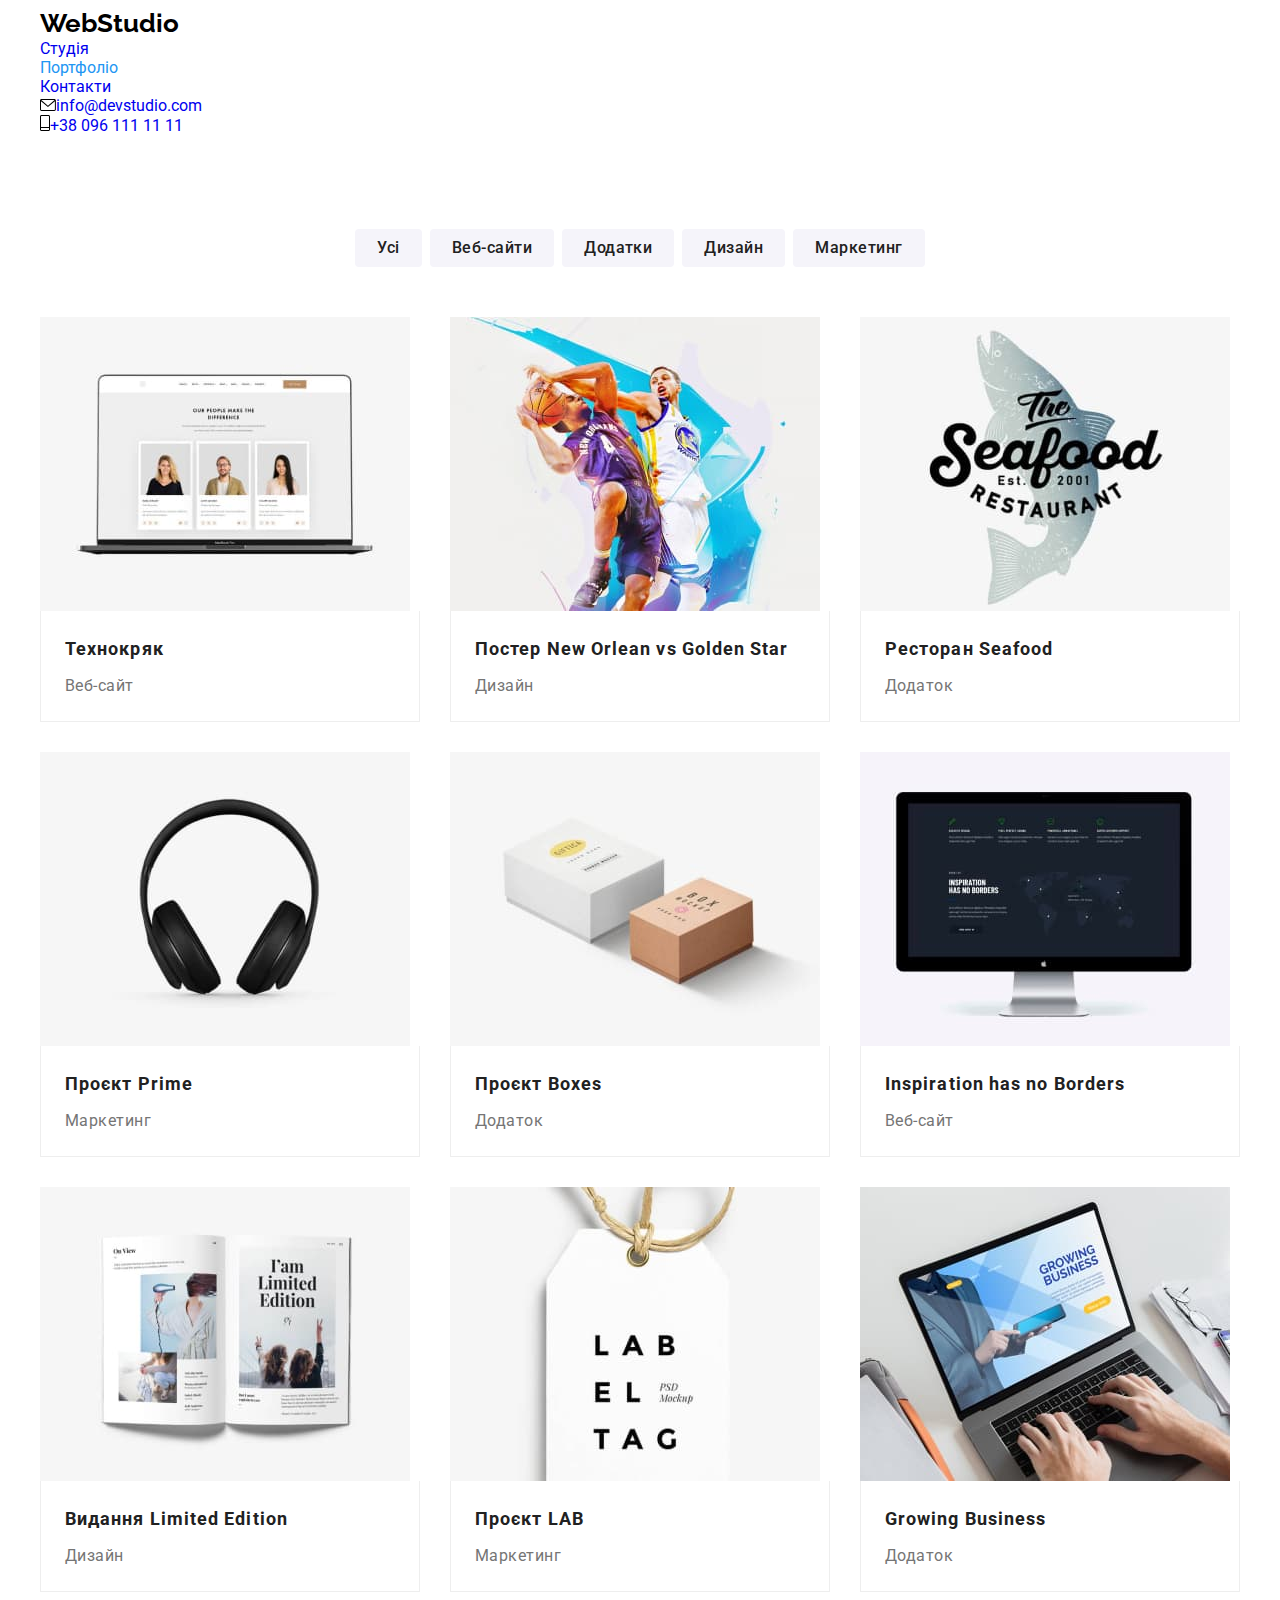
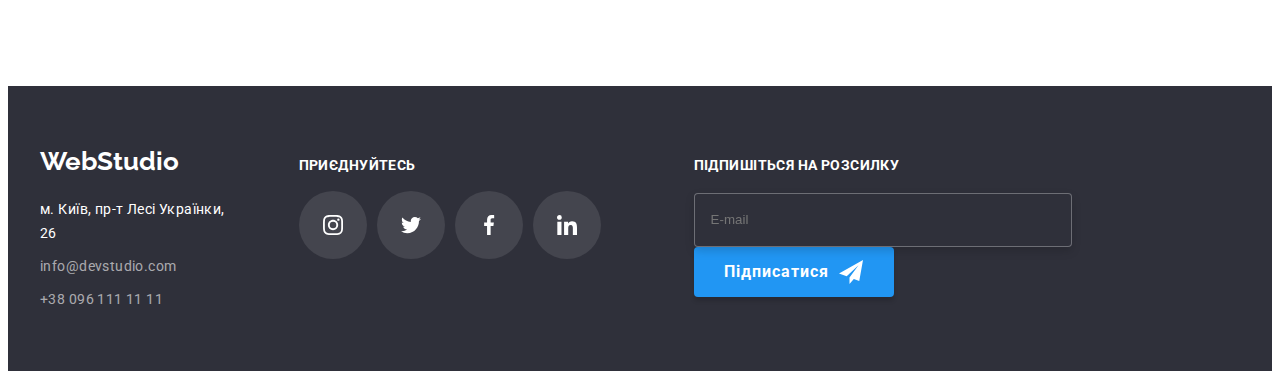
==== portfolio.html @ d42e9f76 "в процессе" ====
<!DOCTYPE html>
<html lang="uk">
  <head>
    <meta charset="UTF-8">
    <meta http-equiv="X-UA-Compatible" content="IE=edge">
    <meta name="viewport" content="width=device-width, initial-scale=1.0">
    <title>Портфоліо</title>
    <link rel="preconnect" href="https://fonts.googleapis.com">
    <link rel="preconnect" href="https://fonts.gstatic.com" crossorigin>
    <link href="https://fonts.googleapis.com/css2?family=Open+Sans:wght@400;500;600;700&family=Raleway:wght@700&family=Roboto:wght@400;500;700;900&display=swap" rel="stylesheet">
    <link rel="stylesheet" href="https://cdnjs.cloudflare.com/ajax/libs/modern-normalize/1.1.0/modern-normalize.min.css" integrity="sha512-wpPYUAdjBVSE4KJnH1VR1HeZfpl1ub8YT/NKx4PuQ5NmX2tKuGu6U/JRp5y+Y8XG2tV+wKQpNHVUX03MfMFn9Q==" crossorigin="anonymous" referrerpolicy="no-referrer">
    <link rel="stylesheet" href="./css/style.css">
  </head>

  <body>
    <!-- шапка страницы -->

    <header class="header">
      <div class="header-container container">
        <a class="header-logo logo" href="./index.html"><span class="web">Web</span>Studio</a>
        <!-- навигация на другие страницы -->
    
        
      <nav class="header-nav">
        <ul class="nav-list list">
          <li class="header-item"><a href="./index.html" class="header-nav-link link">Студія</a></li>
          <li class="header-item">
            <a href="./portfolio.html" class="header-nav-link current link"><span class="portfolio">Портфоліо</span></a>
          </li>
          <li class="header-item"><a href="#" class="header-nav-link link">Контакти</a></li>
        </ul>
      </nav>

      <ul class="two-list list">
        <li class="header-item">
          <a class="header-mail-link link" href="mailto:info@devstudio.com">
            <svg class="icon-envelope" width="16" height="12">
            <use xlink:href="./images/sprite.svg#envelope">
            </use>
          </svg>info@devstudio.com</a>
        </li>
        <li class="header-item">
          <a class="header-tel-link link" href="tel:+380961111111">
            <svg class="icon-vector" width="10" height="16">
            <use xlink:href="./images/sprite.svg#vector">
            </use>
          </svg>+38 096 111 11 11</a>
        </li>
      </ul>
      </div>
    </header>
    <main class="hero">
      <section class="section-portfolio">
        <div class="container">
        <h1 class="visually-hidden">портфолио</h1>
        <ul class="button-hero list">
          <li><button class="button" type="button">Усі</button></li>
          <li><button class="button" type="button">Веб-сайти</button></li>
          <li><button class="button" type="button">Додатки</button></li>
          <li><button class="button" type="button">Дизайн</button></li>
          <li><button class="button" type="button">Маркетинг</button></li>
        </ul>
        <ul class="project-hero list">
          <li class="border-fhoto">
            <a class="hero-link link" href="">
              <div class="team-thumb">
                <img class="portfolio-title" width="370" src="./images/Technocrack.jpg" alt="Technocrack">
                <div class="overflow">
                  <p class="overflow-text">Ресурс пропонує комплексні пропозиції з різним рівнем функціоналу та сервісів. Все це дозволить відвідувачу отримати
                  вичерпні відомості про компанію чи приватну особу.</p>
                </div>
              </div>
              <div class="project-portfolio">              
              <h2 class="first-title">Технокряк</h2>
              <p class="second-title">Веб-сайт</p>
              </div>
            </a>
          </li>
          <li class="border-fhoto">
            <a class="hero-link link" href="">
              <div class="team-thumb">
                <img class="portfolio-title" width="370" src="./images/New-orlean-vs-golden-star.jpg" alt="New orlean vs golden star">
                <div class="overflow">
                  <p class="overflow-text">Ресурс пропонує комплексні пропозиції з різним рівнем функціоналу та сервісів. Все це дозволить відвідувачу отримати
                  вичерпні відомості про компанію чи приватну особу.</p>
                </div>
              </div>
              <div class="project-portfolio">
              <h2 class="first-title">Постер New Orlean vs Golden Star</h2>
              <p class="second-title">Дизайн</p>
              </div>
            </a>
          </li>
          <li class="border-fhoto">
            <a class="hero-link link" href="">
              <div class="team-thumb">
                <img class="portfolio-title" width="370" src="./images/Seafood.jpg" alt="Seafood">
                <div class="overflow">
                  <p class="overflow-text">Ресурс пропонує комплексні пропозиції з різним рівнем функціоналу та сервісів. Все це дозволить відвідувачу отримати
                  вичерпні відомості про компанію чи приватну особу.</p>
                </div>
              </div>
              <div class="project-portfolio">
              <h2 class="first-title">Ресторан Seafood</h2>
              <p class="second-title">Додаток</p>
              </div>
            </a>
          </li>
          <li class="border-fhoto">
            <a class="hero-link link" href="">
              <div class="team-thumb">
                <img class="portfolio-title" width="370" src="./images/project-prime.jpg" alt="project prime">
                <div class="overflow">
                  <p class="overflow-text">Ресурс пропонує комплексні пропозиції з різним рівнем функціоналу та сервісів. Все це дозволить відвідувачу отримати
                  вичерпні відомості про компанію чи приватну особу.</p>
                </div>
              </div>
              <div class="project-portfolio">
              <h2 class="first-title">Проєкт Prime</h2>
              <p class="second-title">Маркетинг</p>
              </div>
            </a>
          </li>
          <li class="border-fhoto">
            <a class="hero-link link" href="">
              <div class="team-thumb">
                <img class="portfolio-title" width="370" src="./images/project-boxes.jpg" alt="project boxes">
                <div class="overflow">
                  <p class="overflow-text">Ресурс пропонує комплексні пропозиції з різним рівнем функціоналу та сервісів. Все це дозволить відвідувачу отримати
                  вичерпні відомості про компанію чи приватну особу.</p>
                </div>
              </div>
              <div class="project-portfolio">
              <h2 class="first-title">Проєкт Boxes</h2>
              <p class="second-title">Додаток</p>
              </div>
            </a>
          </li>
          <li class="border-fhoto">
            <a class="hero-link link" href="">
              <div class="team-thumb">
                <img class="portfolio-title" width="370" src="./images/Inspiration-has-no-borders.jpg" alt="Inspiration has no borders">
                <div class="overflow">
                  <p class="overflow-text">Ресурс пропонує комплексні пропозиції з різним рівнем функціоналу та сервісів. Все це дозволить відвідувачу отримати
                  вичерпні відомості про компанію чи приватну особу.</p>
                </div>
              </div>
              <div class="project-portfolio">
              <h2 class="first-title">Inspiration has no Borders</h2>
              <p class="second-title">Веб-сайт</p>
              </div>
            </a>
          </li>
          <li class="border-fhoto">
            <a class="hero-link link" href="">
              <div class="team-thumb">
                <img class="portfolio-title" width="370" src="./images/Limited-edition.jpg" alt="Limited edition">
                <div class="overflow">
                  <p class="overflow-text">Ресурс пропонує комплексні пропозиції з різним рівнем функціоналу та сервісів. Все це дозволить відвідувачу отримати
                  вичерпні відомості про компанію чи приватну особу.</p>
                </div>
              </div>
              <div class="project-portfolio">
              <h2 class="first-title">Видання Limited Edition</h2>
              <p class="second-title">Дизайн</p>
              </div>
            </a>
          </li>
          <li class="border-fhoto">
            <a class="hero-link link" href="">
              <div class="team-thumb">
                <img class="portfolio-title" width="370" src="./images/project-LAB.jpg" alt="project LAB">
                <div class="overflow">
                  <p class="overflow-text">Ресурс пропонує комплексні пропозиції з різним рівнем функціоналу та сервісів. Все це дозволить відвідувачу отримати
                  вичерпні відомості про компанію чи приватну особу.</p>
                </div>
              </div>
              <div class="project-portfolio">
              <h2 class="first-title">Проєкт LAB</h2>
              <p class="second-title">Маркетинг</p>
              </div>
            </a>
          </li>
          <li class="border-fhoto">
            <a class="hero-link link" href="">
              <div class="team-thumb">
                <img class="portfolio-title" width="370" src="./images/Growing-business.jpg" alt="Growing business">
                <div class="overflow">
                  <p class="overflow-text">Ресурс пропонує комплексні пропозиції з різним рівнем функціоналу та сервісів. Все це дозволить відвідувачу отримати
                  вичерпні відомості про компанію чи приватну особу.</p>
                </div>
              </div>
              <div class="project-portfolio">
              <h2 class="first-title">Growing Business</h2>
              <p class="second-title">Додаток</p>
              </div>
            </a>
          </li>
        </ul>
        </div>
      </section>
    </main>
    <!-- подвал -->
    <footer class="footer">
      <div class="footer-container container">
        <div class="footer-joins">
          <div class="footer-secondjoins">
      <a class="logotype" href="./index.html"><span class="web">Web</span>Studio</a>
      <address class="address">
        <ul class="footer-bottom list">
          <li class="footer-item">
            <a class="footer-map link" href="https://goo.gl/maps/Yp1MJyX35UvS2NjQA" target="_blank" rel="noopener noreferrer nofollow">м. Київ, пр-т Лесі Українки, 26</a>
          </li>
          <li class="footer-item">
            <a class="footer-link link" href="mailto:info@devstudio.com">info@devstudio.com</a>
          </li>
          <li class="footer-item">
            <a class="footer-tel footer-link link" href="tel:+380961111111">+38 096 111 11 11</a>
          </li>
        </ul>
      </address>
      </div>
      <div class="join-go">
        <h2 class="join-ap">приєднуйтесь</h2>
        <ul class="applicat-icon">
          <li class="people-icon">
            <a href="" class="peopls-serv">
              <svg class="join-icons" width="20" height="20">
                <use href="./images/sprite.svg#instagram"></use>
              </svg>
            </a>
          </li>
          <li class="people-icon">
            <a href="" class="peopls-serv">
              <svg class="join-icons" width="20" height="20">
                <use href="./images/sprite.svg#twitter"></use>
              </svg>
            </a>
          </li>
          <li class="people-icon">
            <a href="" class="peopls-serv">
              <svg class="join-icons" width="20" height="20">
                <use href="./images/sprite.svg#facebook"></use>
              </svg>
            </a>
          </li>
          <li class="people-icon">
            <a href="" class="peopls-serv">
              <svg class="join-icons" width="20" height="20">
                <use href="./images/sprite.svg#linkedin"></use>
              </svg>
            </a>
          </li>
        </ul>
      </div>
      <div class="footer-lastmenu">
        <p class="last-text">Підпишіться на розсилку</p>
        <form class="lastmenu">
          <label class="last-label">
            <input class="email-footers" type="text" name="mail-footer" placeholder="E-mail">
          </label>
            <button class="last-mail" type="submit"><span class="black-btns">Підписатися</span>
              <svg class="icon-send" width="24" height="24">
                <use href="./images/sprite.svg#icon-send"></use>
              </svg>
            </button>
        </form>
      </div>
      </div>
      </div>
    </footer>
  </body>
</html>
---- css/style.css ----
:root {
    --primary-text-color: #000000;
    --title-text-color: #212121;
    --border-bottom: #ECECEC;
    --accent-color: #2196F3;
    --h-color-fon: #C4C4C4;
    --overlay-box: rgba(47, 48, 58, 0.8);
    --cover-color: 0px 1px 3px rgba(0, 0, 0, 0.12),
        0px 1px 1px rgba(0, 0, 0, 0.14),
        0px 2px 1px rgba(0, 0, 0, 0.2);
    --text-color: #757575;
    --portfolo-main-color: #F5F5F5;
    --before-color: #FFFFFF;
    --btn-color: #188CE8;
        box-shadow: 0px 4px 4px rgba(0, 0, 0, 0.15);
    --services-color: #F5F4FA;
    --footer-color: rgba(255, 255, 255, 0.6);
    --hero-btn-color: rgba(0, 0, 0, 0.15);
    --h1-color: #2F303A;
    --button-color: rgba(0, 0, 0, 0.1),
        0px 1px 2px rgba(0, 0, 0, 0.08),
        0px 2px 2px rgba(0, 0, 0, 0.12);
        --clients-icon: #AFB1B8;
        --people-icon: rgba(255, 255, 255, 0.1);
        --portfolio-border: #EEEEEE;
        --shadow-nain: 0px 1px 1px rgba(0, 0, 0, 0.12),
            0px 4px 4px rgba(0, 0, 0, 0.06),
            1px 4px 6px rgba(0, 0, 0, 0.16);
            /* modal */
            --modal-window: rgba(0, 0, 0, 0.2);
            --border-modal-btn: 1px solid rgba(0, 0, 0, 0.1);
            --border-px-fo: 0px 1px 3px rgba(0, 0, 0, 0.12),
                0px 1px 1px rgba(0, 0, 0, 0.14),
                0px 2px 1px rgba(0, 0, 0, 0.2);
            /* зминни */
            --idx-backdrop: 100;
            /* overflow-color */
            --overflow-color: rgba(33, 150, 243, 0.9);
            /* transition transform ms */
            --transfor-ms: 250ms cubic-bezier(0.4, 0, 0.2, 1);
            /* modal menu */
            --mdal-menu-rgba: rgba(33, 33, 33, 0.2);
            --color-comentss: rgba(117, 117, 117, 0.5);
}
.container {
    margin-left: auto;
    margin-right: auto;
    padding-left: 15px;
    padding-right: 15px;
    width: 1200px;
    /* outline: 1px solid tomato; */
}
body {
    font-family: 'Roboto', sans-serif;
    background-color: var(--before-color);
    color: var(--title-text-color);
}
/* logo */
.logo {
    margin-right: 93px;

    font-family: 'Raleway', sans-serif;
    font-weight: 700;
    font-size: 26px;
    line-height: 1.19;
    text-decoration: none;
    color: var(--primary-text-color);
}


.link {
    text-decoration: none;
}
.nav__studio,
.portfolio,
.header__web {
    color: var(--accent-color);
}
ul {
    list-style: none;
    padding-left: 0;
    margin-top: 0;
    margin-bottom: 0;
}
h1,
h2,
h3 {
    padding-left: 0;
    margin-top: 0;
    margin-bottom: 0;
}
p {
    padding-left: 0;
    margin-top: 0;
    margin-bottom: 0;
}

/* header */

.header {
    border-color: #ECECEC;
    background-color: var(--before-color);
}
.header__container {
    display: flex;
    align-items: center;
}
.nav__list {
    display: flex;
}
.two__list {
    display: flex;
    align-items: center;
    margin-left: auto;
}
.nav__item:not(:last-child) {
    margin-right: 50px;  
}
.nav__link {
    display: block;
    padding: 32px 0;
    position: relative;

    font-weight: 500;
    font-size: 14px;
    line-height: calc(16 / 14);
    letter-spacing: 0.02em;
    color: var(--title-text-color);

    transition-property: color;
    transition-duration: 250ms;
    transition-timing-function: cubic-bezier(0.4, 0, 0.2, 1);
    /* transition-delay: 250ms; */
}
.nav__link:hover,
.nav__link:focus {
    color: var(--accent-color);
}
.two__vector {
    margin-right: 10px;
    fill: var(--text-color);
    fill: currentColor;
}
.nav__link::after {
    content: "";
    position: absolute;
    bottom: 0;
    left: 0;
    display: block;
    width: 100%;
    height: 5px;
    opacity: 0;
    transform: scaleX(0.2);
    border-radius: 2px;
    background-color: var(--accent-color);

    transition: opacity 250ms cubic-bezier(0.4, 0, 0.2, 1), transform 250ms cubic-bezier(0.4, 0, 0.2, 1);
}
.nav__link.current {
    color: var(--accent-color);
}
.nav__link.current::after,
.nav__link:hover::after,
.nav__link:focus::after {
    opacity: 1;
    transform: scaleX(1);
}
/* header tel link */
.two__links {
    display: block;
    display: flex;
    align-items: center;
    padding: 32px 0;

    font-weight: 500;
    font-size: 14px;
    line-height: calc(16 / 14);
    letter-spacing: 0.02em;
    color: var(--text-color);

    transition-property: color;
    transition-duration: 250ms;
    transition-timing-function: cubic-bezier(0.4, 0, 0.2, 1);
}
.two__links:hover,
.two__links:focus {
    color: var(--accent-color);
}
/* mail.com */
.two__envelope {
    margin-right: 10px;
    fill: var(--text-color);
    fill: currentColor;
}
.two__link {
    display: flex;
    align-items: center;
    padding: 32px 0;

    font-weight: 500;
    font-size: 14px;
    line-height: calc(16 / 14);
    letter-spacing: 0.02em; 
    color: var(--text-color);

    transition-property: color;
    transition-duration: 250ms;
    transition-timing-function: cubic-bezier(0.4, 0, 0.2, 1);
}
.two__link:hover,
.two__link:focus  {
    color: var(--accent-color);
}

/* main */
.visually-hidden {
    position: absolute;
    width: 1px;
    height: 1px;
    margin: -1px;
    border: 0;
    padding: 0;
    white-space: nowrap;
    clip-path: inset(100%);
    clip: rect(0 0 0 0);
    overflow: hidden;
}

.hero-baner {
    text-align: center;
    padding-top: 200px;
    padding-bottom: 200px;
    background: var(--h-color-fon);
}
.hero-baner {
    max-width: 1600px;
    margin-left: auto;
    margin-right: auto;
    background-image: linear-gradient(to right,
        rgba(47, 48, 58, 0.4),
        rgba(47, 48, 58, 0.4)
        ),
    url("../images/banner.jpg");
    background-repeat: no-repeat;
    background-position: center;
    background-size: cover;
}

.hero-baner__title {
    width: 800px;
    height: 120px;
    margin-right: auto;
    margin-left: auto;

    margin-bottom: 30px;
    font-weight: 900;
    font-size: 44px;
    line-height: calc(60 / 44);
    letter-spacing: 0.06em;
    text-transform: uppercase;
    color: var(--before-color);
}

.hero-baner__btn {
    padding: 10px 32px;
    
    font-family: inherit;
    font-weight: 700;
    font-size: 16px;
    line-height: calc(30 / 16);
    letter-spacing: 0.06em;
    color: var(--before-color);
    cursor: pointer;
}
.hero-baner__btn {
    border-radius: 4px;
    border: var(--accent-color);

    background-color: var(--accent-color);
    box-shadow: 0px 4px 4px var(--hero-btn-color);

    transition-property: color;
    transition-duration: 250ms;
    transition-timing-function: cubic-bezier(0.4, 0, 0.2, 1);
}
.hero-baner__btn:hover,
.hero-baner__btn:focus {
    background: var(--btn-color);
}
/* modal window */
.beckdrop {
    position: fixed;
    top: 0;
    left: 0;
    z-index: var(--idx-backdrop);

    width: 100%;
    height: 100%;
    background-color: var(--modal-window);
    backdrop-filter: blur(2px);

    opacity: 1;
    visibility: visible;
    pointer-events: initial;
    transition: opacity 150ms linear, visibility 150ms linear;
}
.beckdrop.is-hidden {
    opacity: 0;
    visibility: hidden;
    pointer-events: none;
}
.modal-window {
    padding: 40px;
    position: absolute;
    top: 50%;
    left: 50%;
    transform: translateX(-50%) translateY(-50%);

    width: 528px;
    min-height: 581px;
    background-color: var(--before-color);
    border-radius: 4px;
}
.modal-window__btn {
    position: absolute;
    top: 8px;
    right: 8px;

    display: flex;
    align-items: center;
    justify-content: center;
    width: 30px;
    height: 30px;
    padding: 0;
    border-radius: 50%;
    border: var(--border-modal-btn);
    background-color: transparent;

    cursor: pointer;

    transition-property: fill;
    transition-duration: 250ms;
    transition-timing-function: cubic-bezier(0.4, 0, 0.2, 1);
}
.modal-window__btn:hover,
.modal-window__btn:focus {
    fill: var(--accent-color);
}
/* modal menu */
.modal-window__title {
    margin-bottom: 10px;
    font-family: 'Roboto';
    font-style: normal;
    font-weight: 700;
    font-size: 20px;
    line-height: calc(23 / 20);
    text-align: center;
    letter-spacing: 0.03em;

    color: var(--title-text-color);
}

.modal-window__input {
    display: flex;
    flex-direction: column;
    margin-top: 4px;
    padding-left: 42px;


    width: 448px;
    height: 40px;
    left: 576px;
    top: 315px;
    outline: none;
    
    border: 1px solid var(--mdal-menu-rgba);
    border-radius: 4px;
    cursor: pointer;
    transition-property: border-color;
    transition-duration: 250ms;
    transition-timing-function: cubic-bezier(0.4, 0, 0.2, 1);
}
.modal-window__input:hover + .modal-window__icon,
.modal-window__input:focus + .modal-window__icon {
    fill: var(--accent-color);
   
}
.modal-window__input:hover,
.modal-window__input:focus {
    border-color: var(--accent-color);
    fill: var(--accent-color);
}
.modal-window__label {
    font-family: 'Roboto';
    font-style: normal;
    font-weight: 400;
    font-size: 12px;
    line-height: calc(14 / 12);

letter-spacing: 0.01em;

    color: var(--text-color);
}
.modal-window__labelss {
    display: block;
    text-align: left;
    margin-bottom: 4px;

    font-family: 'Roboto';
    font-style: normal;
    font-weight: 400;
    font-size: 12px;
    line-height: calc(14 / 12);


    letter-spacing: 0.01em;

    color: var(--text-color);
}
.modal-window__email {
    display: block;
    resize: none;
    width: 448px;
    height: 120px;
    left: 576px;
    top: 519px;

    border: 1px solid rgba(33, 33, 33, 0.2);
    border-radius: 4px;
    outline: transparent;

    transition-property: border-color;
    transition-duration: 250ms;
    transition-timing-function: cubic-bezier(0.4, 0, 0.2, 1);
}
textarea::placeholder {
    font-family: 'Roboto';
    font-style: normal;
    font-weight: 400;
    font-size: 12px;
    line-height: calc(14 / 12);
    letter-spacing: 0.01em;

    color: var(--h1-color);
}

.modal-window__email:hover,
.modal-window__email:focus {
    border-color: var(--accent-color);
}
.modal-window__fields {
    display: block;
    margin-top: 10px;
}
.modal-window__field {
    display: block;
    text-align: left;
    position: relative;
    margin-top: 10px;

}
.modal-window__field:first-child {
    margin-top: 0;
}

.modal-window__icon {
    position: absolute;
    bottom: 14px;
    left: 15px;
    transition-property: fill;
    transition-duration: 250ms;
    transition-timing-function: cubic-bezier(0.4, 0, 0.2, 1);
}
.modal-window__btns {
    padding: 0;
    cursor: pointer;
    background: var(--accent-color);
    box-shadow: 0px 4px 4px rgba(0, 0, 0, 0.15);
    border-color: inherit;
    border-radius: 4px;

    transition-property: background-color;
    transition-duration: 250ms;
    transition-timing-function: cubic-bezier(0.4, 0, 0.2, 1);
}
.modal-window__btns:hover,
.modal-window__btns:focus {
    background-color: var(--btn-color);
}
.modal-window__btngo {
    display: block;
    text-align: center;
    align-items: center;
    
    font-family: 'Roboto';
    font-style: normal;
    padding: 10px 52px;
    font-weight: 700;
    font-size: 16px;
    line-height: calc(30 / 16);
        
    letter-spacing: 0.06em;
    color: var(--before-color);
}
.modal-window__email {
    padding: 12px 16px;

    font-family: 'Roboto';
    font-style: normal;
    font-weight: 400;
    font-size: 12px;
    line-height: calc(14 / 12);
    letter-spacing: 0.01em;
    
    color: var(--color-comentss);
}
.modal-window__ways {
    display: block;
    display: flex;
    align-items: center;
    gap: 9px;
    margin-top: 20px;
    margin-bottom: 30px;
    
}
.modal-window__checkbox {
    appearance: none;
    
}
.modal-window__checkboxicon .unchecked {
    opacity: 1;
    transition: var(--transfor-ms);
    cursor: pointer;
}
.modal-window__checkbox:checked + .modal-window__checkboxicon .unchecked {
    opacity: 0;
}
.modal-window__checkboxicon .checked {
    opacity: 0;
    transition: var(--transfor-ms);
    cursor: pointer;
}
.modal-window__checkbox:checked + .modal-window__checkboxicon .checked {
    opacity: 1;
}
.modal-window__checktext {
    font-family: 'Roboto';
    font-style: normal;
    font-weight: 400;
    font-size: 14px;
    line-height: calc(24 / 14);
    
    letter-spacing: 0.03em;
    
    color: var(--text-color);
}
.modal-window__blue {
    color: var(--accent-color);
}
/* section page */
.page-icons {
    width: 270px;
    height: 120px;
    display: flex;
    justify-content: center;
    align-items: center;
    margin-bottom: 30px;
     
    background: var(--services-color);
    border-radius: 4px;
}
.page-container {
    display: flex;
}
.page {
    padding-top: 94px;
    padding-bottom: 94px;
}

.page-first {
    display: flex;
    
}
.page-second:not(:last-child) {
    margin-right: 30px;
}
.second-box {
    flex-direction: column;
    flex-basis: 48%;
}
.page-title {
    margin-bottom: 10px;

    font-weight: 700;
    font-size: 14px;
    line-height: calc(16 / 14);
    letter-spacing: 0.03em;
    text-transform: uppercase;
    color: var(--title-text-color);
}
.page-text {
    font-size: 14px;
    line-height: calc(24 / 14);
    letter-spacing: 0.03em;
    color: var(--text-color);
}
/* section work */
.work-text {
    text-align: center;
    margin-bottom: 50px;
}
.hero-img {
    display: flex;
    align-items: center;
    gap: 30px;
}
.work {
    padding-bottom: 94px;
}
.work-about {
    display: block;
}
.work-title {
    font-weight: 700;
    font-size: 36px;
    line-height: calc(42 / 36);
    letter-spacing: 0.03em;
    color: var(--title-text-color);
}
.wrapper {
    position: relative;
}
.overlay-box {
    display: flex;
    justify-content: center;
    align-items: center;
    position: absolute;
    width: 100%;
    height: 70px;
    bottom: 0;
    left: 0;
    
    background: var(--overlay-box)
}

.overlay-text {
    font-family: 'Roboto';
    font-style: normal;
    font-weight: 700;
    font-size: 14px;
    line-height: calc(16 / 14);
    letter-spacing: 0.03em;
    text-transform: uppercase;
    
    color: var(--before-color);
}
/* section services */

.services {
    padding-top: 94px;
    padding-bottom: 94px;
    background-color: var(--services-color);
}
.services-work {
    text-align: center;
    margin-bottom: 50px;
}
.document {
    text-align: center;
    padding-top: 30px;
    padding-bottom: 30px;
}

.doc-img {
    display: block;
}
.services-before {
    display: flex;
    align-items: center;
    gap: 30px;
}


.services-cover {
    background: var(--before-color);
    box-shadow: var(--cover-color);
}
.services-title {
    font-weight: 500;
    font-size: 16px;
    line-height: calc(19 / 16);
    letter-spacing: 0.03em;
    color: var(--title-text-color);
}
.services-text {
    margin-top: 10px;
    margin-bottom: 16px;
    font-weight: 400;
    font-size: 16px;
    line-height: calc(19 / 16);
    letter-spacing: 0.03em;
    color: var(--text-color);
}
/* section icon services */
.application-icon {
    display: flex;
    justify-content: center;
    align-items: center;
    gap: 10px;
}
.people-icons {
    display: flex;
   
}
.people-services {
    display: flex;
    justify-content: center;
    align-items: center;
    padding: 12px 12px;
    width: 44px;
    height: 44px;
    fill: var(--clients-icon);
    background-color: var(--before-color);
    border-radius: 50%;

    transition-property: fill, background-color;
    transition-duration: 250ms;
    transition-timing-function: cubic-bezier(0.4, 0, 0.2, 1);
}
.people-services:hover .people-icons {
     fill: var(--before-color); 
}
.people-services:hover,
.people-services:focus {
    background-color: var(--accent-color);
    fill: var(--before-color);
}

/* new section svg */
.section-client {
    padding-top: 94px;
    padding-bottom: 94px;
    background-color: var(--before-color);
}
.regular-clients {
    text-align: center;
    margin-bottom: 50px;

    font-family: 'Roboto';
    font-style: normal;
    font-weight: 700;
    font-size: 36px;
    line-height: calc(42 / 36);
    letter-spacing: 0.03em;
}
.clients-list {
    display: flex;
    justify-content: center;
    align-items: center;
    gap: 30px;
}
.clients-link {
    width: 170px;
    height: 92px;
    display: flex;
    justify-content: center;
    align-items: center;

    border: 1px solid var(--clients-icon);
    border-radius: 4px;
    color: var(--clients-icon);

    transition-property: color, border-color;
    transition-duration: 250ms;
    transition-timing-function: cubic-bezier(0.4, 0, 0.2, 1);
}
.clients-link:hover,
.clients-link:focus {
    border-color: var(--accent-color);
    color: var(--accent-color);
}
.clients-icon {
    fill: currentColor;
}
/* footer */
.footer-joins {
    display: flex;
    align-items: baseline;
}
.footer-secondjoins {
    margin-right: 70px;
}
.address {
    margin-top: 20px;
}
.logotype {
    font-family: 'Raleway', sans-serif;
    font-weight: 700;
    font-size: 26px;
    line-height: 1.19;
    text-decoration: none;
    color: var(--before-color);
}
.footer-item:not(:last-child) {
    display: flex;
    display: block;
    margin-bottom: 9px;
}
.footer-map {
    font-style: normal;
    font-weight: 400;
    font-size: 14px;
    line-height: calc(24 / 14);
    letter-spacing: 0.03em;
    color: var(--before-color);

    transition-property: color;
    transition-duration: 250ms;
    transition-timing-function: cubic-bezier(0.4, 0, 0.2, 1);
}
.footer-map:hover,
.footer-map:focus {
    color: var(--accent-color);
}
.footer {
    display: flex;
    padding-top: 60px;
    padding-bottom: 60px;
    background-color: var(--h1-color);
}
.footer-link {
    font-style: normal;
    font-size: 14px;
    line-height: calc(24 / 14);
    letter-spacing: 0.03em;
    color: var(--footer-color);

    transition-property: color;
    transition-duration: 250ms;
    transition-timing-function: cubic-bezier(0.4, 0, 0.2, 1);
}

.footer-link:hover,
.footer-link:focus {
    color: var(--accent-color);
}
/* portfolio main */
.hero-link {
    display: block;
    

    transition-property: color;
    transition-duration: 250ms;
    transition-timing-function: cubic-bezier(0.4, 0, 0.2, 1);
}
.hero-link:hover, 
.hero-link:focus {
    box-shadow: var(--shadow-nain);
}
.hero-link:focus .overflow {
    transform: translateY(0);
}
.section-portfolio {
    padding-top: 94px;
    padding-bottom: 94px;
}
.portfolio-title {
    display: block;
}
.project-container {
    display: inline-block;
    display: flex;
}
.project-hero {
    display: grid;
    grid-template-columns: 1fr 1fr 1fr;
    max-width: 100%;
    gap: 30px;
    
}
/* text pisition contents "9" */
.team-thumb {
    position: relative;
    overflow: hidden;
}
.overflow {
    position: absolute;
    top: 0;
    left: 0;

    transform: translateY(101%);

    display: flex;
    align-items: center;
    width: 100%;
    height: 100%;

    background-color: var(--overflow-color);
    transition: transform var(--transfor-ms)
}
.overflow-text {
    padding-left: 24px;
    padding-right: 24px;

    font-family: 'Roboto';
    font-style: normal;
    font-weight: 400;
    font-size: 18px;
    line-height: 28px;
    
    letter-spacing: 0.03em;
    color: var(--before-color);
}
.border-fhoto:hover .overflow {
    transform: translateY(0);
}
.project-portfolio {
    padding: 20px 24px;
    border-left: 1px solid var(--portfolio-border);
    border-right: 1px solid var(--portfolio-border);
    border-bottom: 1px solid var(--portfolio-border);

}
.project-title {
    display: block;
}
.first-title {
    margin-bottom: 4px;

    font-weight: 700;
    font-size: 18px;
    line-height: calc(36 / 18);
    letter-spacing: 0.06em;
    color: var(--title-text-color);
}
.second-title {
    font-size: 16px;
    line-height: calc(30 / 16);
    letter-spacing: 0.03em;
    color: var(--text-color);
}
.button-container {
    display: block;
    display: flex;
}
.button-hero {
    display: flex;
    justify-content: center;
    gap: 8px;
    margin-bottom: 50px;

}
.button {  
    padding: 6px 22px;
    border-radius: 4px;
    border: var(--services-color);

    font-family: inherit;
    font-weight: 500;
    font-size: 16px;
    line-height: calc(26 / 16);
    letter-spacing: 0.03em;
    color: var(--title-text-color);
    background-color: var(--services-color);
    cursor: pointer;

    transition-property: color, box-shadow, background-color;
    transition-duration: 250ms;
    transition-timing-function: cubic-bezier(0.4, 0, 0.2, 1);
}

.button:hover,
.button:focus {
    color: var(--before-color);
    background: var(--accent-color);
    box-shadow: 0px 3px 1px var(--button-color);
}
/* footer icon */
join-go {
    display: flex;
    align-content: center;
    margin-left: 70px;
    width: 206px;
    height: 80px;
}
.join-ap {
    font-family: 'Roboto';
    font-style: normal;
    font-weight: 700;
    font-size: 14px;
    line-height: calc(14 / 16);
    letter-spacing: 0.03em;
    text-transform: uppercase;
    margin-bottom: 20px;
    
    color: var(--before-color);
}
.applicat-icon {
    display: flex;
    gap: 10px;
    
}
.people-icon {
    display: flex;
   
}

.people-icon {
    border-radius: 50%;
    background: var(--people-icon);
}
.peopls-serv {
    display: flex;
    justify-content: center;
    align-items: center;
    padding: 12px 12px;
    width: 44px;
    height: 44px;
    fill: var(--before-color);
    border-radius: 50%;

    transition-property: background-color;
    transition-duration: 250ms;
    transition-timing-function: cubic-bezier(0.4, 0, 0.2, 1);
}
.peopls-serv:hover,
.peopls-serv:focus {
    background-color: var(--accent-color);
    fill: var(--before-color);
}
/* form-label-last */
.footer-lastmenu {
    margin-left: 93px;
}
.last-text {
    margin-bottom: 20px;

    font-family: 'Roboto';
    font-style: normal;
    font-weight: 700;
    font-size: 14px;
    line-height: calc(16 / 14);
    letter-spacing: 0.03em;
    text-transform: uppercase;

    color: var(--before-color);
}
.email-footers {
    padding-left: 16px;

    width: 358px;
    height: 50px;
    background: var(--h1-color);
    border: 1px solid rgba(255, 255, 255, 0.3);
    filter: drop-shadow(0px 4px 4px rgba(0, 0, 0, 0.15));
    border-radius: 4px;
    color:var(--before-color);
}
.last-label {
    margin-right: 12px;
}
.last-mail {
    display: inline-flex;
    justify-content: center;
    align-items: center;
    gap: 10px;
    width: 200px;
    height: 50px;

    background: var(--accent-color);
    box-shadow: 0px 4px 4px rgba(0, 0, 0, 0.15);
    border: 1px;
    border-radius: 4px;
    cursor: pointer;
}
.black-btns {
    display: flex;
    justify-content: center;

    font-family: 'Roboto';
    font-style: normal;
    font-weight: 700;
    font-size: 16px;
    line-height: calc(30 / 16);

   
    letter-spacing: 0.06em;

    color: var(--before-color);

}
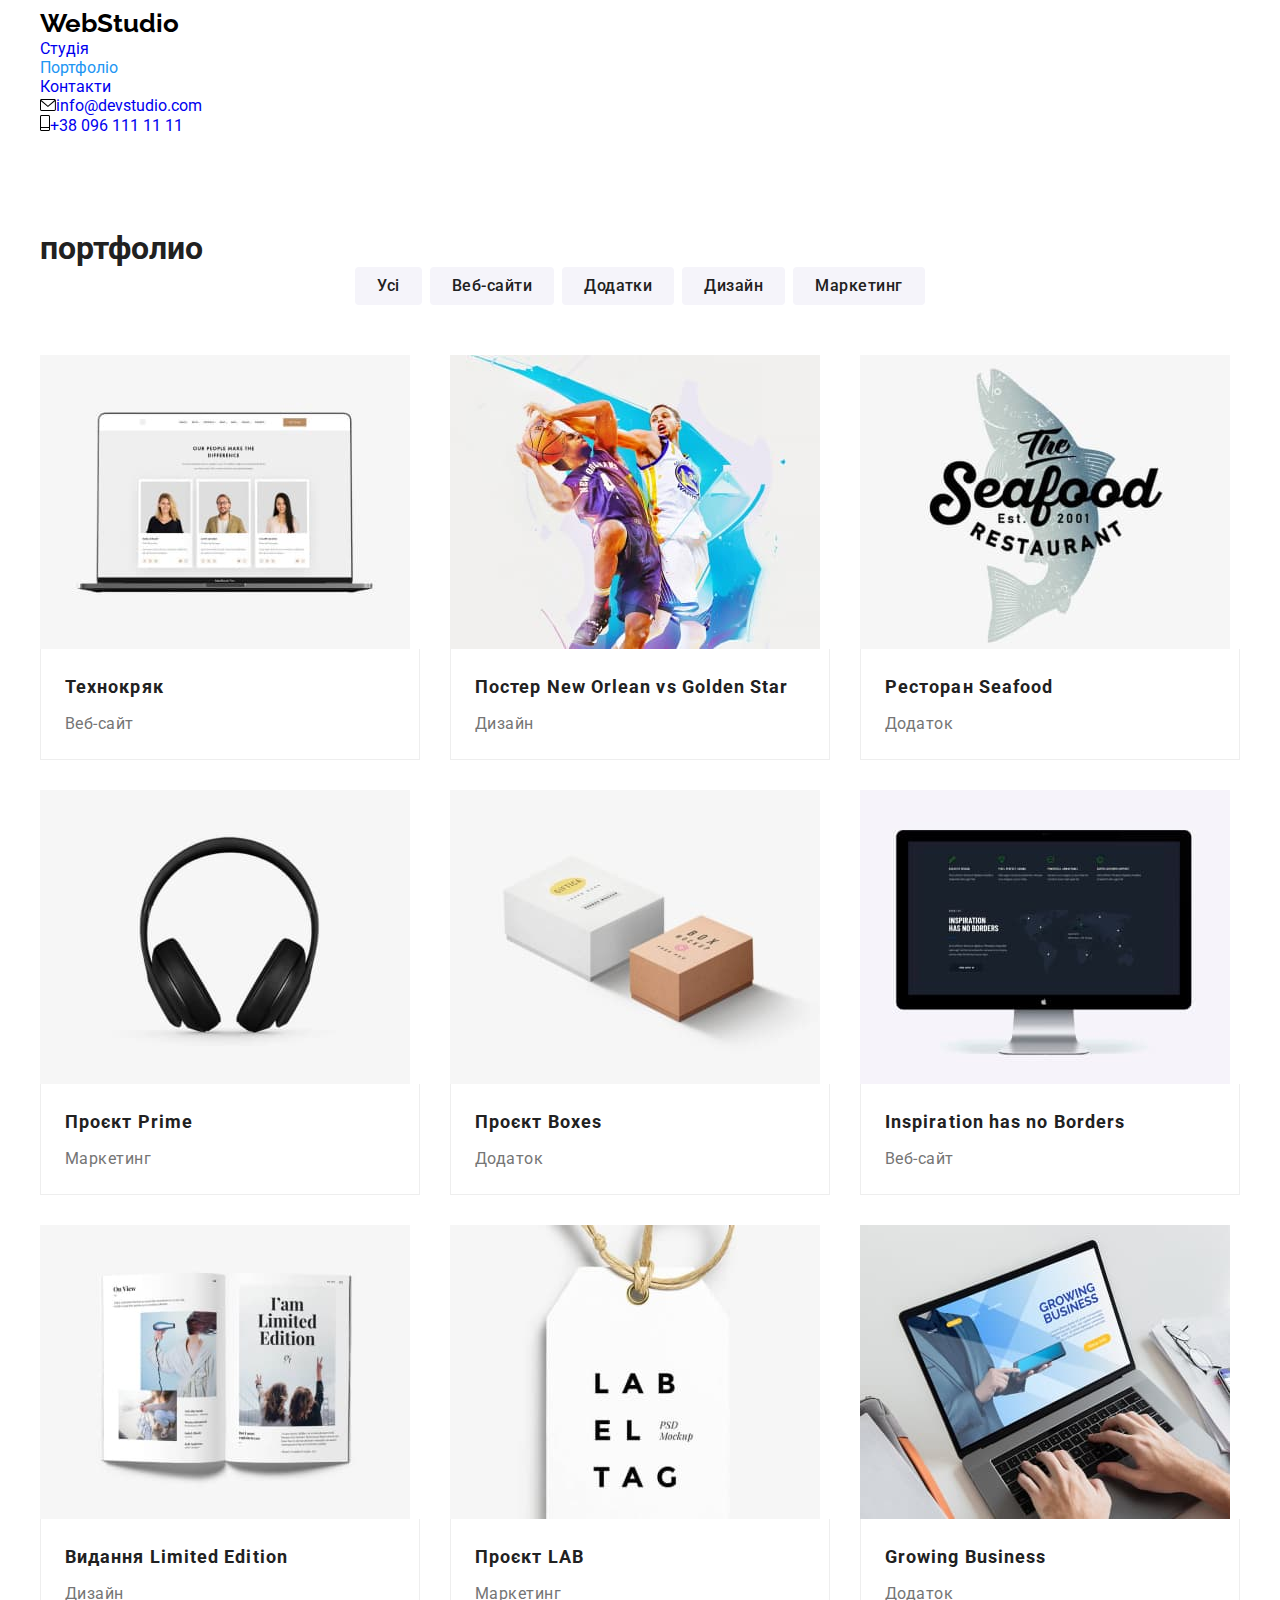
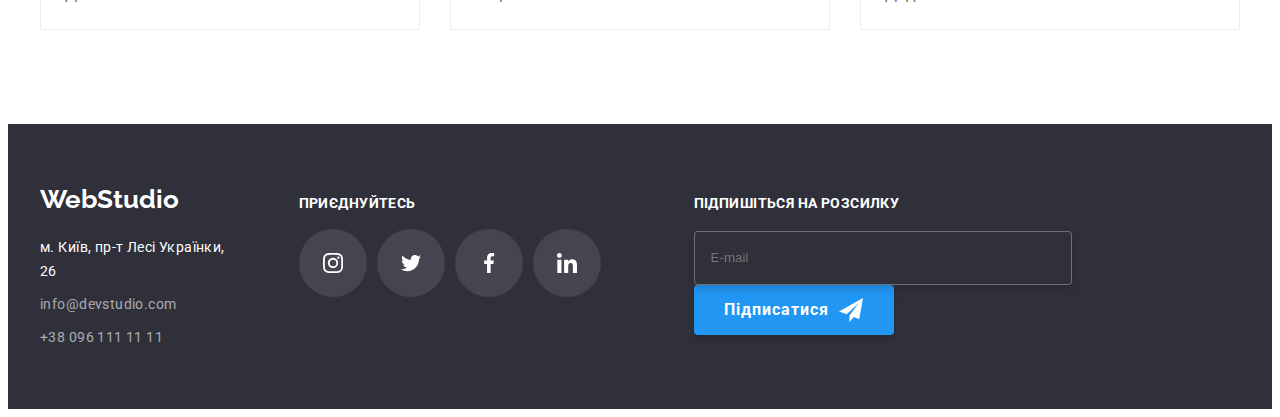
==== commit 43fb2b85: "переделка класов" ====
--- a/portfolio.html
+++ b/portfolio.html
@@ -205,14 +205,12 @@
       <div class="footer-container container">
         <div class="footer-joins">
           <div class="footer-secondjoins">
-      <a class="logotype" href="./index.html"><span class="web">Web</span>Studio</a>
+         <a class="logotype" href="./index.html"><span class="web">Web</span>Studio</a>
       <address class="address">
         <ul class="footer-bottom list">
+          <li class="footer-item"><a class="footer-map link" href="https://goo.gl/maps/Yp1MJyX35UvS2NjQA" target="_blank" rel="noopener noreferrer nofollow">м. Київ, пр-т Лесі Українки, 26</a></li>
           <li class="footer-item">
-            <a class="footer-map link" href="https://goo.gl/maps/Yp1MJyX35UvS2NjQA" target="_blank" rel="noopener noreferrer nofollow">м. Київ, пр-т Лесі Українки, 26</a>
-          </li>
-          <li class="footer-item">
-            <a class="footer-link link" href="mailto:info@devstudio.com">info@devstudio.com</a>
+            <a class="footer-link link"  href="mailto:info@devstudio.com">info@devstudio.com</a>
           </li>
           <li class="footer-item">
             <a class="footer-tel footer-link link" href="tel:+380961111111">+38 096 111 11 11</a>
--- a/css/style.css
+++ b/css/style.css
@@ -213,7 +213,7 @@
 }
 
 /* main */
-.visually-hidden {
+.section-page__hidden {
     position: absolute;
     width: 1px;
     height: 1px;
@@ -558,7 +558,7 @@
     color: var(--accent-color);
 }
 /* section page */
-.page-icons {
+.section-page__icons {
     width: 270px;
     height: 120px;
     display: flex;
@@ -569,26 +569,26 @@
     background: var(--services-color);
     border-radius: 4px;
 }
-.page-container {
-    display: flex;
-}
-.page {
+.section-page__container {
+    display: flex;
+}
+.section-page {
     padding-top: 94px;
     padding-bottom: 94px;
 }
 
-.page-first {
-    display: flex;
-    
-}
-.page-second:not(:last-child) {
+.section-page__first {
+    display: flex;
+    
+}
+.section-page__second:not(:last-child) {
     margin-right: 30px;
 }
-.second-box {
+.section-page__seconds {
     flex-direction: column;
     flex-basis: 48%;
 }
-.page-title {
+.section-page__title {
     margin-bottom: 10px;
 
     font-weight: 700;
@@ -598,39 +598,39 @@
     text-transform: uppercase;
     color: var(--title-text-color);
 }
-.page-text {
+.section-page__text {
     font-size: 14px;
     line-height: calc(24 / 14);
     letter-spacing: 0.03em;
     color: var(--text-color);
 }
 /* section work */
-.work-text {
+.section-work__text {
     text-align: center;
     margin-bottom: 50px;
 }
-.hero-img {
+.section-work__img {
     display: flex;
     align-items: center;
     gap: 30px;
 }
-.work {
+.section-work {
     padding-bottom: 94px;
 }
-.work-about {
-    display: block;
-}
-.work-title {
+.section-work__about {
+    display: block;
+}
+.section-work__title {
     font-weight: 700;
     font-size: 36px;
     line-height: calc(42 / 36);
     letter-spacing: 0.03em;
     color: var(--title-text-color);
 }
-.wrapper {
+.section-work__wrapper {
     position: relative;
 }
-.overlay-box {
+.section-work__overlay {
     display: flex;
     justify-content: center;
     align-items: center;
@@ -643,7 +643,7 @@
     background: var(--overlay-box)
 }
 
-.overlay-text {
+.section-work__overlays {
     font-family: 'Roboto';
     font-style: normal;
     font-weight: 700;
@@ -656,43 +656,43 @@
 }
 /* section services */
 
-.services {
+.section-services {
     padding-top: 94px;
     padding-bottom: 94px;
     background-color: var(--services-color);
 }
-.services-work {
+.section-services__work {
     text-align: center;
     margin-bottom: 50px;
 }
-.document {
+.section-services__document {
     text-align: center;
     padding-top: 30px;
     padding-bottom: 30px;
 }
 
-.doc-img {
-    display: block;
-}
-.services-before {
+.section-services__img {
+    display: block;
+}
+.section-services__before {
     display: flex;
     align-items: center;
     gap: 30px;
 }
 
 
-.services-cover {
+.section-services__cover {
     background: var(--before-color);
     box-shadow: var(--cover-color);
 }
-.services-title {
+.section-services__title {
     font-weight: 500;
     font-size: 16px;
     line-height: calc(19 / 16);
     letter-spacing: 0.03em;
     color: var(--title-text-color);
 }
-.services-text {
+.section-services__text {
     margin-top: 10px;
     margin-bottom: 16px;
     font-weight: 400;
@@ -702,17 +702,17 @@
     color: var(--text-color);
 }
 /* section icon services */
-.application-icon {
+.section-services__application {
     display: flex;
     justify-content: center;
     align-items: center;
     gap: 10px;
 }
-.people-icons {
+.section-services__people {
     display: flex;
    
 }
-.people-services {
+.section-services__services {
     display: flex;
     justify-content: center;
     align-items: center;
@@ -727,11 +727,11 @@
     transition-duration: 250ms;
     transition-timing-function: cubic-bezier(0.4, 0, 0.2, 1);
 }
-.people-services:hover .people-icons {
+.section-services__services:hover .section-services__people {
      fill: var(--before-color); 
 }
-.people-services:hover,
-.people-services:focus {
+.section-services__services:hover,
+.section-services__services:focus {
     background-color: var(--accent-color);
     fill: var(--before-color);
 }
@@ -741,8 +741,9 @@
     padding-top: 94px;
     padding-bottom: 94px;
     background-color: var(--before-color);
-}
-.regular-clients {
+    
+}
+.section-clients__clients {
     text-align: center;
     margin-bottom: 50px;
 
@@ -753,18 +754,19 @@
     line-height: calc(42 / 36);
     letter-spacing: 0.03em;
 }
-.clients-list {
+.section-clients__list {
     display: flex;
     justify-content: center;
     align-items: center;
     gap: 30px;
 }
-.clients-link {
+.section-clients__link {
     width: 170px;
     height: 92px;
     display: flex;
     justify-content: center;
     align-items: center;
+    outline: none;
 
     border: 1px solid var(--clients-icon);
     border-radius: 4px;
@@ -774,12 +776,12 @@
     transition-duration: 250ms;
     transition-timing-function: cubic-bezier(0.4, 0, 0.2, 1);
 }
-.clients-link:hover,
-.clients-link:focus {
+.section-clients__link:hover,
+.section-clients__link:focus {
     border-color: var(--accent-color);
     color: var(--accent-color);
 }
-.clients-icon {
+.section-clients__icon {
     fill: currentColor;
 }
 /* footer */
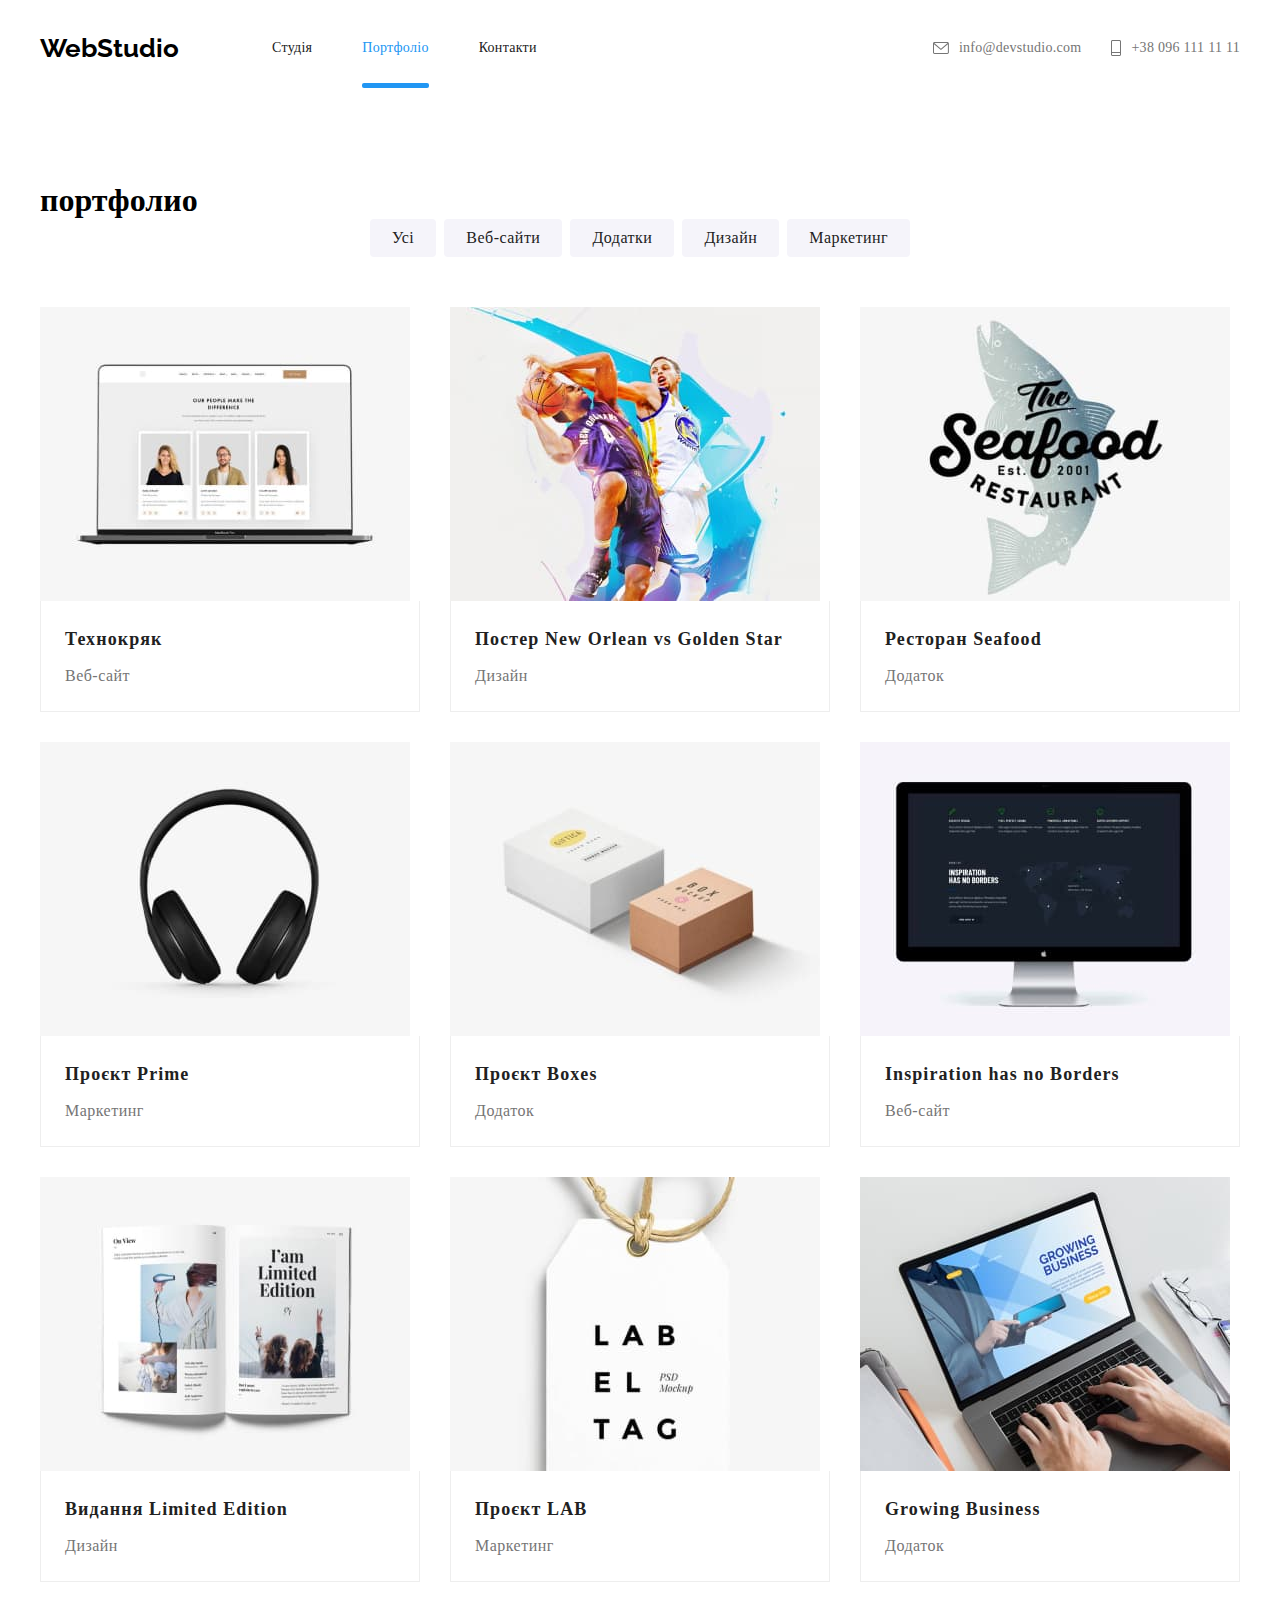
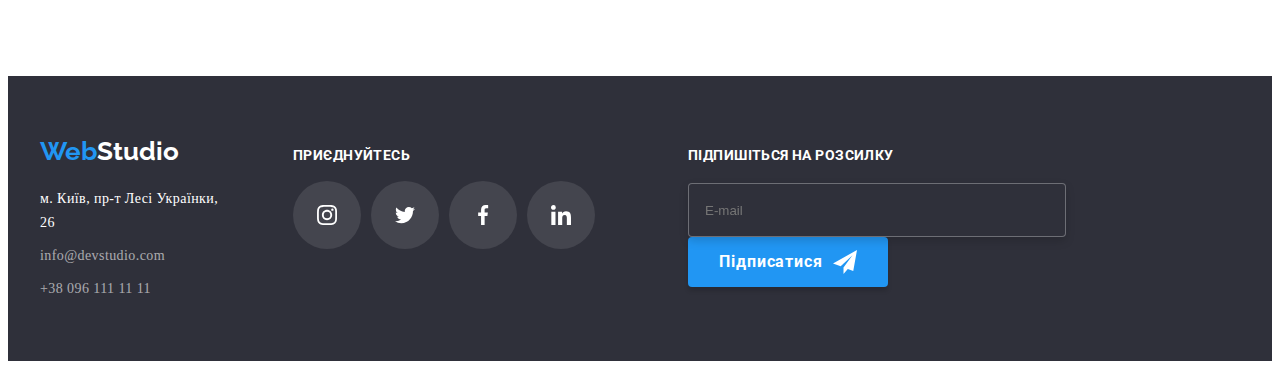
==== commit 513f951f: "в процессе" ====
--- a/portfolio.html
+++ b/portfolio.html
@@ -16,32 +16,33 @@
     <!-- шапка страницы -->
 
     <header class="header">
-      <div class="header-container container">
-        <a class="header-logo logo" href="./index.html"><span class="web">Web</span>Studio</a>
+      <div class="header__container container">
+        <a class="header__logo logo" href="./index.html"><span class="web">Web</span>Studio</a>
         <!-- навигация на другие страницы -->
-    
-        
-      <nav class="header-nav">
-        <ul class="nav-list list">
-          <li class="header-item"><a href="./index.html" class="header-nav-link link">Студія</a></li>
-          <li class="header-item">
-            <a href="./portfolio.html" class="header-nav-link current link"><span class="portfolio">Портфоліо</span></a>
-          </li>
-          <li class="header-item"><a href="#" class="header-nav-link link">Контакти</a></li>
+      <nav class="nav">
+
+
+
+        <ul class="nav__list list">
+          <li class="nav__item"><a href="./index.html" class="nav__link link">Студія</a></li>
+          <li class="nav__item">
+            <a href="./portfolio.html" class="nav__link current link"><span class="portfolio">Портфоліо</span></a>
+          </li>
+          <li class="nav__item"><a href="#" class="nav__link link">Контакти</a></li>
         </ul>
       </nav>
 
-      <ul class="two-list list">
-        <li class="header-item">
-          <a class="header-mail-link link" href="mailto:info@devstudio.com">
-            <svg class="icon-envelope" width="16" height="12">
+      <ul class="two__list list">
+        <li class="two__item">
+          <a class="two__link link" href="mailto:info@devstudio.com">
+            <svg class="two__envelope" width="16" height="12">
             <use xlink:href="./images/sprite.svg#envelope">
             </use>
           </svg>info@devstudio.com</a>
         </li>
-        <li class="header-item">
-          <a class="header-tel-link link" href="tel:+380961111111">
-            <svg class="icon-vector" width="10" height="16">
+        <li class="two__item">
+          <a class="two__links link" href="tel:+380961111111">
+            <svg class="two__vector" width="10" height="16">
             <use xlink:href="./images/sprite.svg#vector">
             </use>
           </svg>+38 096 111 11 11</a>
@@ -201,64 +202,64 @@
       </section>
     </main>
     <!-- подвал -->
-    <footer class="footer">
-      <div class="footer-container container">
-        <div class="footer-joins">
-          <div class="footer-secondjoins">
-         <a class="logotype" href="./index.html"><span class="web">Web</span>Studio</a>
-      <address class="address">
-        <ul class="footer-bottom list">
-          <li class="footer-item"><a class="footer-map link" href="https://goo.gl/maps/Yp1MJyX35UvS2NjQA" target="_blank" rel="noopener noreferrer nofollow">м. Київ, пр-т Лесі Українки, 26</a></li>
-          <li class="footer-item">
-            <a class="footer-link link"  href="mailto:info@devstudio.com">info@devstudio.com</a>
-          </li>
-          <li class="footer-item">
-            <a class="footer-tel footer-link link" href="tel:+380961111111">+38 096 111 11 11</a>
+    <footer class="section-footer">
+      <div class="container">
+        <div class="section-footer__joins">
+          <div class="section-footer__secondjoins">
+         <a class="section-footer__logotype" href="./index.html"><span class="header__web">Web</span>Studio</a>
+      <address class="section-footer__address">
+        <ul class="section-footer__before list">
+          <li class="section-footer__item"><a class="section-footer__map link" href="https://goo.gl/maps/Yp1MJyX35UvS2NjQA" target="_blank" rel="noopener noreferrer nofollow">м. Київ, пр-т Лесі Українки, 26</a></li>
+          <li class="section-footer__item">
+            <a class="section-footer__link link"  href="mailto:info@devstudio.com">info@devstudio.com</a>
+          </li>
+          <li class="section-footer__item">
+            <a class="section-footer__link link" href="tel:+380961111111">+38 096 111 11 11</a>
           </li>
         </ul>
       </address>
       </div>
-      <div class="join-go">
-        <h2 class="join-ap">приєднуйтесь</h2>
-        <ul class="applicat-icon">
-          <li class="people-icon">
-            <a href="" class="peopls-serv">
-              <svg class="join-icons" width="20" height="20">
+      <div class="section-footer__go">
+        <h2 class="section-footer__ap">приєднуйтесь</h2>
+        <ul class="section-footer__application">
+          <li class="section-footer__people">
+            <a href="" class="section-footer__serv">
+              <svg class="section-footer__icons" width="20" height="20">
                 <use href="./images/sprite.svg#instagram"></use>
               </svg>
             </a>
           </li>
-          <li class="people-icon">
-            <a href="" class="peopls-serv">
-              <svg class="join-icons" width="20" height="20">
+          <li class="section-footer__people">
+            <a href="" class="section-footer__serv">
+              <svg class="section-footer__icons" width="20" height="20">
                 <use href="./images/sprite.svg#twitter"></use>
               </svg>
             </a>
           </li>
-          <li class="people-icon">
-            <a href="" class="peopls-serv">
-              <svg class="join-icons" width="20" height="20">
+          <li class="section-footer__people">
+            <a href="" class="section-footer__serv">
+              <svg class="section-footer__icons" width="20" height="20">
                 <use href="./images/sprite.svg#facebook"></use>
               </svg>
             </a>
           </li>
-          <li class="people-icon">
-            <a href="" class="peopls-serv">
-              <svg class="join-icons" width="20" height="20">
+          <li class="section-footer__people">
+            <a href="" class="section-footer__serv">
+              <svg class="section-footer__icons" width="20" height="20">
                 <use href="./images/sprite.svg#linkedin"></use>
               </svg>
             </a>
           </li>
         </ul>
       </div>
-      <div class="footer-lastmenu">
-        <p class="last-text">Підпишіться на розсилку</p>
-        <form class="lastmenu">
-          <label class="last-label">
-            <input class="email-footers" type="text" name="mail-footer" placeholder="E-mail">
+      <div class="last-footer">
+        <p class="last-footer__text">Підпишіться на розсилку</p>
+        <form>
+          <label class="last-footer__label">
+            <input class="last-footer__email" type="text" name="mail-footer" placeholder="E-mail">
           </label>
-            <button class="last-mail" type="submit"><span class="black-btns">Підписатися</span>
-              <svg class="icon-send" width="24" height="24">
+            <button class="last-footer__mail" type="submit"><span class="last-footer__btns">Підписатися</span>
+              <svg class="last-footer__send" width="24" height="24">
                 <use href="./images/sprite.svg#icon-send"></use>
               </svg>
             </button>
--- a/css/style.css
+++ b/css/style.css
@@ -50,7 +50,7 @@
     width: 1200px;
     /* outline: 1px solid tomato; */
 }
-body {
+.body {
     font-family: 'Roboto', sans-serif;
     background-color: var(--before-color);
     color: var(--title-text-color);
@@ -196,6 +196,7 @@
     display: flex;
     align-items: center;
     padding: 32px 0;
+    margin-right: 30px;
 
     font-weight: 500;
     font-size: 14px;
@@ -785,17 +786,17 @@
     fill: currentColor;
 }
 /* footer */
-.footer-joins {
+.section-footer__joins {
     display: flex;
     align-items: baseline;
 }
-.footer-secondjoins {
+.section-footer__secondjoins {
     margin-right: 70px;
 }
-.address {
+.section-footer__address {
     margin-top: 20px;
 }
-.logotype {
+.section-footer__logotype {
     font-family: 'Raleway', sans-serif;
     font-weight: 700;
     font-size: 26px;
@@ -803,12 +804,12 @@
     text-decoration: none;
     color: var(--before-color);
 }
-.footer-item:not(:last-child) {
+.section-footer__item:not(:last-child) {
     display: flex;
     display: block;
     margin-bottom: 9px;
 }
-.footer-map {
+.section-footer__map {
     font-style: normal;
     font-weight: 400;
     font-size: 14px;
@@ -820,17 +821,17 @@
     transition-duration: 250ms;
     transition-timing-function: cubic-bezier(0.4, 0, 0.2, 1);
 }
-.footer-map:hover,
-.footer-map:focus {
+.section-footer__map:hover,
+.section-footer__map:focus {
     color: var(--accent-color);
 }
-.footer {
+.section-footer {
     display: flex;
     padding-top: 60px;
     padding-bottom: 60px;
     background-color: var(--h1-color);
 }
-.footer-link {
+.section-footer__link {
     font-style: normal;
     font-size: 14px;
     line-height: calc(24 / 14);
@@ -842,8 +843,8 @@
     transition-timing-function: cubic-bezier(0.4, 0, 0.2, 1);
 }
 
-.footer-link:hover,
-.footer-link:focus {
+.section-footer__link:hover,
+.section-footer__link:focus {
     color: var(--accent-color);
 }
 /* portfolio main */
@@ -978,14 +979,14 @@
     box-shadow: 0px 3px 1px var(--button-color);
 }
 /* footer icon */
-join-go {
+section-footer__go {
     display: flex;
     align-content: center;
     margin-left: 70px;
     width: 206px;
     height: 80px;
 }
-.join-ap {
+.section-footer__ap {
     font-family: 'Roboto';
     font-style: normal;
     font-weight: 700;
@@ -997,21 +998,21 @@
     
     color: var(--before-color);
 }
-.applicat-icon {
+.section-footer__application {
     display: flex;
     gap: 10px;
     
 }
-.people-icon {
+.section-footer__people {
     display: flex;
    
 }
 
-.people-icon {
+.section-footer__people {
     border-radius: 50%;
     background: var(--people-icon);
 }
-.peopls-serv {
+.section-footer__serv {
     display: flex;
     justify-content: center;
     align-items: center;
@@ -1025,16 +1026,16 @@
     transition-duration: 250ms;
     transition-timing-function: cubic-bezier(0.4, 0, 0.2, 1);
 }
-.peopls-serv:hover,
-.peopls-serv:focus {
+.section-footer__serv:hover,
+.section-footer__serv:focus {
     background-color: var(--accent-color);
     fill: var(--before-color);
 }
 /* form-label-last */
-.footer-lastmenu {
+.last-footer {
     margin-left: 93px;
 }
-.last-text {
+.last-footer__text {
     margin-bottom: 20px;
 
     font-family: 'Roboto';
@@ -1047,7 +1048,7 @@
 
     color: var(--before-color);
 }
-.email-footers {
+.last-footer__email {
     padding-left: 16px;
 
     width: 358px;
@@ -1058,10 +1059,10 @@
     border-radius: 4px;
     color:var(--before-color);
 }
-.last-label {
+.last-footer__label {
     margin-right: 12px;
 }
-.last-mail {
+.last-footer__mail {
     display: inline-flex;
     justify-content: center;
     align-items: center;
@@ -1075,7 +1076,7 @@
     border-radius: 4px;
     cursor: pointer;
 }
-.black-btns {
+.last-footer__btns {
     display: flex;
     justify-content: center;
 
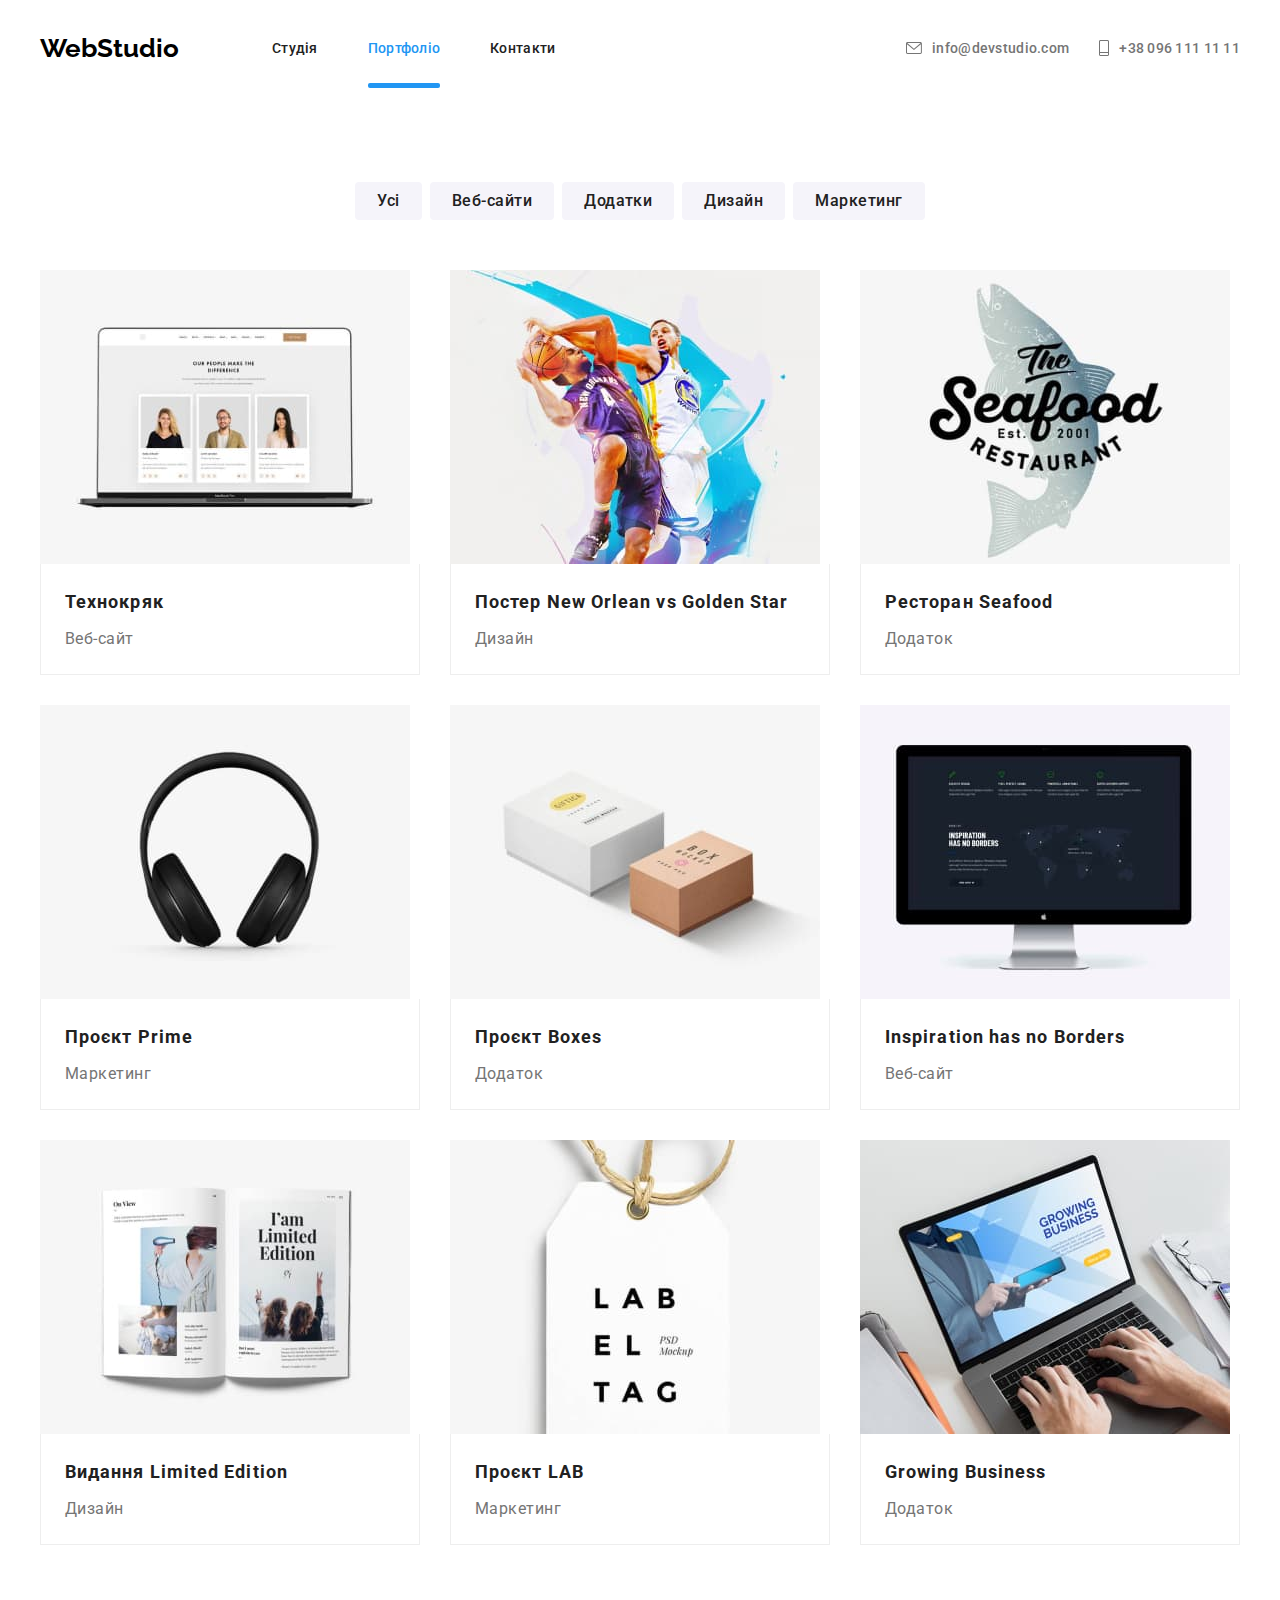
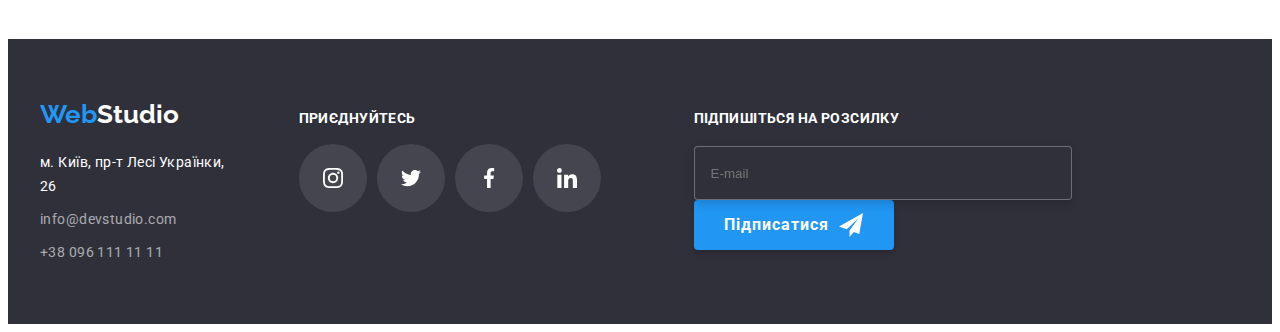
==== commit 08da3030: "finish class" ====
--- a/portfolio.html
+++ b/portfolio.html
@@ -50,150 +50,150 @@
       </ul>
       </div>
     </header>
-    <main class="hero">
+    <main>
       <section class="section-portfolio">
         <div class="container">
-        <h1 class="visually-hidden">портфолио</h1>
-        <ul class="button-hero list">
-          <li><button class="button" type="button">Усі</button></li>
-          <li><button class="button" type="button">Веб-сайти</button></li>
-          <li><button class="button" type="button">Додатки</button></li>
-          <li><button class="button" type="button">Дизайн</button></li>
-          <li><button class="button" type="button">Маркетинг</button></li>
-        </ul>
-        <ul class="project-hero list">
-          <li class="border-fhoto">
-            <a class="hero-link link" href="">
-              <div class="team-thumb">
-                <img class="portfolio-title" width="370" src="./images/Technocrack.jpg" alt="Technocrack">
-                <div class="overflow">
-                  <p class="overflow-text">Ресурс пропонує комплексні пропозиції з різним рівнем функціоналу та сервісів. Все це дозволить відвідувачу отримати
-                  вичерпні відомості про компанію чи приватну особу.</p>
-                </div>
-              </div>
-              <div class="project-portfolio">              
-              <h2 class="first-title">Технокряк</h2>
-              <p class="second-title">Веб-сайт</p>
-              </div>
-            </a>
-          </li>
-          <li class="border-fhoto">
-            <a class="hero-link link" href="">
-              <div class="team-thumb">
-                <img class="portfolio-title" width="370" src="./images/New-orlean-vs-golden-star.jpg" alt="New orlean vs golden star">
-                <div class="overflow">
-                  <p class="overflow-text">Ресурс пропонує комплексні пропозиції з різним рівнем функціоналу та сервісів. Все це дозволить відвідувачу отримати
-                  вичерпні відомості про компанію чи приватну особу.</p>
-                </div>
-              </div>
-              <div class="project-portfolio">
-              <h2 class="first-title">Постер New Orlean vs Golden Star</h2>
-              <p class="second-title">Дизайн</p>
-              </div>
-            </a>
-          </li>
-          <li class="border-fhoto">
-            <a class="hero-link link" href="">
-              <div class="team-thumb">
-                <img class="portfolio-title" width="370" src="./images/Seafood.jpg" alt="Seafood">
-                <div class="overflow">
-                  <p class="overflow-text">Ресурс пропонує комплексні пропозиції з різним рівнем функціоналу та сервісів. Все це дозволить відвідувачу отримати
-                  вичерпні відомості про компанію чи приватну особу.</p>
-                </div>
-              </div>
-              <div class="project-portfolio">
-              <h2 class="first-title">Ресторан Seafood</h2>
-              <p class="second-title">Додаток</p>
-              </div>
-            </a>
-          </li>
-          <li class="border-fhoto">
-            <a class="hero-link link" href="">
-              <div class="team-thumb">
-                <img class="portfolio-title" width="370" src="./images/project-prime.jpg" alt="project prime">
-                <div class="overflow">
-                  <p class="overflow-text">Ресурс пропонує комплексні пропозиції з різним рівнем функціоналу та сервісів. Все це дозволить відвідувачу отримати
-                  вичерпні відомості про компанію чи приватну особу.</p>
-                </div>
-              </div>
-              <div class="project-portfolio">
-              <h2 class="first-title">Проєкт Prime</h2>
-              <p class="second-title">Маркетинг</p>
-              </div>
-            </a>
-          </li>
-          <li class="border-fhoto">
-            <a class="hero-link link" href="">
-              <div class="team-thumb">
-                <img class="portfolio-title" width="370" src="./images/project-boxes.jpg" alt="project boxes">
-                <div class="overflow">
-                  <p class="overflow-text">Ресурс пропонує комплексні пропозиції з різним рівнем функціоналу та сервісів. Все це дозволить відвідувачу отримати
-                  вичерпні відомості про компанію чи приватну особу.</p>
-                </div>
-              </div>
-              <div class="project-portfolio">
-              <h2 class="first-title">Проєкт Boxes</h2>
-              <p class="second-title">Додаток</p>
-              </div>
-            </a>
-          </li>
-          <li class="border-fhoto">
-            <a class="hero-link link" href="">
-              <div class="team-thumb">
-                <img class="portfolio-title" width="370" src="./images/Inspiration-has-no-borders.jpg" alt="Inspiration has no borders">
-                <div class="overflow">
-                  <p class="overflow-text">Ресурс пропонує комплексні пропозиції з різним рівнем функціоналу та сервісів. Все це дозволить відвідувачу отримати
-                  вичерпні відомості про компанію чи приватну особу.</p>
-                </div>
-              </div>
-              <div class="project-portfolio">
-              <h2 class="first-title">Inspiration has no Borders</h2>
-              <p class="second-title">Веб-сайт</p>
-              </div>
-            </a>
-          </li>
-          <li class="border-fhoto">
-            <a class="hero-link link" href="">
-              <div class="team-thumb">
-                <img class="portfolio-title" width="370" src="./images/Limited-edition.jpg" alt="Limited edition">
-                <div class="overflow">
-                  <p class="overflow-text">Ресурс пропонує комплексні пропозиції з різним рівнем функціоналу та сервісів. Все це дозволить відвідувачу отримати
-                  вичерпні відомості про компанію чи приватну особу.</p>
-                </div>
-              </div>
-              <div class="project-portfolio">
-              <h2 class="first-title">Видання Limited Edition</h2>
-              <p class="second-title">Дизайн</p>
-              </div>
-            </a>
-          </li>
-          <li class="border-fhoto">
-            <a class="hero-link link" href="">
-              <div class="team-thumb">
-                <img class="portfolio-title" width="370" src="./images/project-LAB.jpg" alt="project LAB">
-                <div class="overflow">
-                  <p class="overflow-text">Ресурс пропонує комплексні пропозиції з різним рівнем функціоналу та сервісів. Все це дозволить відвідувачу отримати
-                  вичерпні відомості про компанію чи приватну особу.</p>
-                </div>
-              </div>
-              <div class="project-portfolio">
-              <h2 class="first-title">Проєкт LAB</h2>
-              <p class="second-title">Маркетинг</p>
-              </div>
-            </a>
-          </li>
-          <li class="border-fhoto">
-            <a class="hero-link link" href="">
-              <div class="team-thumb">
-                <img class="portfolio-title" width="370" src="./images/Growing-business.jpg" alt="Growing business">
-                <div class="overflow">
-                  <p class="overflow-text">Ресурс пропонує комплексні пропозиції з різним рівнем функціоналу та сервісів. Все це дозволить відвідувачу отримати
-                  вичерпні відомості про компанію чи приватну особу.</p>
-                </div>
-              </div>
-              <div class="project-portfolio">
-              <h2 class="first-title">Growing Business</h2>
-              <p class="second-title">Додаток</p>
+        <h1 class="section-page__hidden">портфолио</h1>
+        <ul class="section-portfolio__button list">
+          <li><button class="section-portfolio__btn" type="button">Усі</button></li>
+          <li><button class="section-portfolio__btn" type="button">Веб-сайти</button></li>
+          <li><button class="section-portfolio__btn" type="button">Додатки</button></li>
+          <li><button class="section-portfolio__btn" type="button">Дизайн</button></li>
+          <li><button class="section-portfolio__btn" type="button">Маркетинг</button></li>
+        </ul>
+        <ul class="section-portfolio__project list">
+          <li class="section-portfolio__photo">
+            <a class="section-portfolio__link link" href="">
+              <div class="section-portfolio__thumb">
+                <img class="section-portfolio__image" width="370" src="./images/Technocrack.jpg" alt="Technocrack">
+                <div class="section-portfolio__overflow">
+                  <p class="section-portfolio__text">Ресурс пропонує комплексні пропозиції з різним рівнем функціоналу та сервісів. Все це дозволить відвідувачу отримати
+                  вичерпні відомості про компанію чи приватну особу.</p>
+                </div>
+              </div>
+              <div class="section-portfolio__data">              
+              <h2 class="section-portfolio__first">Технокряк</h2>
+              <p class="section-portfolio__second">Веб-сайт</p>
+              </div>
+            </a>
+          </li>
+          <li class="section-portfolio__photo">
+            <a class="section-portfolio__link link" href="">
+              <div class="section-portfolio__thumb">
+                <img class="section-portfolio__image" width="370" src="./images/New-orlean-vs-golden-star.jpg" alt="New orlean vs golden star">
+                <div class="section-portfolio__overflow">
+                  <p class="section-portfolio__text">Ресурс пропонує комплексні пропозиції з різним рівнем функціоналу та сервісів. Все це дозволить відвідувачу отримати
+                  вичерпні відомості про компанію чи приватну особу.</p>
+                </div>
+              </div>
+              <div class="section-portfolio__data">
+              <h2 class="section-portfolio__first">Постер New Orlean vs Golden Star</h2>
+              <p class="section-portfolio__second">Дизайн</p>
+              </div>
+            </a>
+          </li>
+          <li class="section-portfolio__photo">
+            <a class="section-portfolio__link link" href="">
+              <div class="section-portfolio__thumb">
+                <img class="section-portfolio__image" width="370" src="./images/Seafood.jpg" alt="Seafood">
+                <div class="section-portfolio__overflow">
+                  <p class="section-portfolio__text">Ресурс пропонує комплексні пропозиції з різним рівнем функціоналу та сервісів. Все це дозволить відвідувачу отримати
+                  вичерпні відомості про компанію чи приватну особу.</p>
+                </div>
+              </div>
+              <div class="section-portfolio__data">
+              <h2 class="section-portfolio__first">Ресторан Seafood</h2>
+              <p class="section-portfolio__second">Додаток</p>
+              </div>
+            </a>
+          </li>
+          <li class="section-portfolio__photo">
+            <a class="section-portfolio__link link" href="">
+              <div class="section-portfolio__thumb">
+                <img class="section-portfolio__image" width="370" src="./images/project-prime.jpg" alt="project prime">
+                <div class="section-portfolio__overflow">
+                  <p class="section-portfolio__text">Ресурс пропонує комплексні пропозиції з різним рівнем функціоналу та сервісів. Все це дозволить відвідувачу отримати
+                  вичерпні відомості про компанію чи приватну особу.</p>
+                </div>
+              </div>
+              <div class="section-portfolio__data">
+              <h2 class="section-portfolio__first">Проєкт Prime</h2>
+              <p class="section-portfolio__second">Маркетинг</p>
+              </div>
+            </a>
+          </li>
+          <li class="section-portfolio__photo">
+            <a class="section-portfolio__link link" href="">
+              <div class="section-portfolio__thumb">
+                <img class="section-portfolio__image" width="370" src="./images/project-boxes.jpg" alt="project boxes">
+                <div class="section-portfolio__overflow">
+                  <p class="section-portfolio__text">Ресурс пропонує комплексні пропозиції з різним рівнем функціоналу та сервісів. Все це дозволить відвідувачу отримати
+                  вичерпні відомості про компанію чи приватну особу.</p>
+                </div>
+              </div>
+              <div class="section-portfolio__data">
+              <h2 class="section-portfolio__first">Проєкт Boxes</h2>
+              <p class="section-portfolio__second">Додаток</p>
+              </div>
+            </a>
+          </li>
+          <li class="section-portfolio__photo">
+            <a class="section-portfolio__link link" href="">
+              <div class="section-portfolio__thumb">
+                <img class="section-portfolio__image" width="370" src="./images/Inspiration-has-no-borders.jpg" alt="Inspiration has no borders">
+                <div class="section-portfolio__overflow">
+                  <p class="section-portfolio__text">Ресурс пропонує комплексні пропозиції з різним рівнем функціоналу та сервісів. Все це дозволить відвідувачу отримати
+                  вичерпні відомості про компанію чи приватну особу.</p>
+                </div>
+              </div>
+              <div class="section-portfolio__data">
+              <h2 class="section-portfolio__first">Inspiration has no Borders</h2>
+              <p class="section-portfolio__second">Веб-сайт</p>
+              </div>
+            </a>
+          </li>
+          <li class="section-portfolio__photo">
+            <a class="section-portfolio__link link" href="">
+              <div class="section-portfolio__thumb">
+                <img class="section-portfolio__image" width="370" src="./images/Limited-edition.jpg" alt="Limited edition">
+                <div class="section-portfolio__overflow">
+                  <p class="section-portfolio__text">Ресурс пропонує комплексні пропозиції з різним рівнем функціоналу та сервісів. Все це дозволить відвідувачу отримати
+                  вичерпні відомості про компанію чи приватну особу.</p>
+                </div>
+              </div>
+              <div class="section-portfolio__data">
+              <h2 class="section-portfolio__first">Видання Limited Edition</h2>
+              <p class="section-portfolio__second">Дизайн</p>
+              </div>
+            </a>
+          </li>
+          <li class="section-portfolio__photo">
+            <a class="section-portfolio__link link" href="">
+              <div class="section-portfolio__thumb">
+                <img class="section-portfolio__image" width="370" src="./images/project-LAB.jpg" alt="project LAB">
+                <div class="section-portfolio__overflow">
+                  <p class="section-portfolio__text">Ресурс пропонує комплексні пропозиції з різним рівнем функціоналу та сервісів. Все це дозволить відвідувачу отримати
+                  вичерпні відомості про компанію чи приватну особу.</p>
+                </div>
+              </div>
+              <div class="section-portfolio__data">
+              <h2 class="section-portfolio__first">Проєкт LAB</h2>
+              <p class="section-portfolio__second">Маркетинг</p>
+              </div>
+            </a>
+          </li>
+          <li class="section-portfolio__photo">
+            <a class="section-portfolio__link link" href="">
+              <div class="section-portfolio__thumb">
+                <img class="section-portfolio__image" width="370" src="./images/Growing-business.jpg" alt="Growing business">
+                <div class="section-portfolio__overflow">
+                  <p class="section-portfolio__text">Ресурс пропонує комплексні пропозиції з різним рівнем функціоналу та сервісів. Все це дозволить відвідувачу отримати
+                  вичерпні відомості про компанію чи приватну особу.</p>
+                </div>
+              </div>
+              <div class="section-portfolio__data">
+              <h2 class="section-portfolio__first">Growing Business</h2>
+              <p class="section-portfolio__second">Додаток</p>
               </div>
             </a>
           </li>
--- a/css/style.css
+++ b/css/style.css
@@ -50,7 +50,7 @@
     width: 1200px;
     /* outline: 1px solid tomato; */
 }
-.body {
+body {
     font-family: 'Roboto', sans-serif;
     background-color: var(--before-color);
     color: var(--title-text-color);
@@ -848,7 +848,7 @@
     color: var(--accent-color);
 }
 /* portfolio main */
-.hero-link {
+.section-portfolio__link {
     display: block;
     
 
@@ -856,25 +856,25 @@
     transition-duration: 250ms;
     transition-timing-function: cubic-bezier(0.4, 0, 0.2, 1);
 }
-.hero-link:hover, 
-.hero-link:focus {
+.section-portfolio__link:hover, 
+.section-portfolio__link:focus {
     box-shadow: var(--shadow-nain);
 }
-.hero-link:focus .overflow {
+.section-portfolio__link:focus .section-portfolio__overflow {
     transform: translateY(0);
 }
 .section-portfolio {
     padding-top: 94px;
     padding-bottom: 94px;
 }
-.portfolio-title {
+.section-portfolio__image {
     display: block;
 }
 .project-container {
     display: inline-block;
     display: flex;
 }
-.project-hero {
+.section-portfolio__project {
     display: grid;
     grid-template-columns: 1fr 1fr 1fr;
     max-width: 100%;
@@ -882,11 +882,11 @@
     
 }
 /* text pisition contents "9" */
-.team-thumb {
+.section-portfolio__thumb {
     position: relative;
     overflow: hidden;
 }
-.overflow {
+.section-portfolio__overflow {
     position: absolute;
     top: 0;
     left: 0;
@@ -901,7 +901,7 @@
     background-color: var(--overflow-color);
     transition: transform var(--transfor-ms)
 }
-.overflow-text {
+.section-portfolio__text {
     padding-left: 24px;
     padding-right: 24px;
 
@@ -914,10 +914,10 @@
     letter-spacing: 0.03em;
     color: var(--before-color);
 }
-.border-fhoto:hover .overflow {
+.section-portfolio__photo:hover .section-portfolio__overflow {
     transform: translateY(0);
 }
-.project-portfolio {
+.section-portfolio__data {
     padding: 20px 24px;
     border-left: 1px solid var(--portfolio-border);
     border-right: 1px solid var(--portfolio-border);
@@ -927,7 +927,7 @@
 .project-title {
     display: block;
 }
-.first-title {
+.section-portfolio__first {
     margin-bottom: 4px;
 
     font-weight: 700;
@@ -936,7 +936,7 @@
     letter-spacing: 0.06em;
     color: var(--title-text-color);
 }
-.second-title {
+.section-portfolio__second {
     font-size: 16px;
     line-height: calc(30 / 16);
     letter-spacing: 0.03em;
@@ -946,14 +946,14 @@
     display: block;
     display: flex;
 }
-.button-hero {
+.section-portfolio__button {
     display: flex;
     justify-content: center;
     gap: 8px;
     margin-bottom: 50px;
 
 }
-.button {  
+.section-portfolio__btn {  
     padding: 6px 22px;
     border-radius: 4px;
     border: var(--services-color);
@@ -972,8 +972,8 @@
     transition-timing-function: cubic-bezier(0.4, 0, 0.2, 1);
 }
 
-.button:hover,
-.button:focus {
+.section-portfolio__btn:hover,
+.section-portfolio__btn:focus {
     color: var(--before-color);
     background: var(--accent-color);
     box-shadow: 0px 3px 1px var(--button-color);
